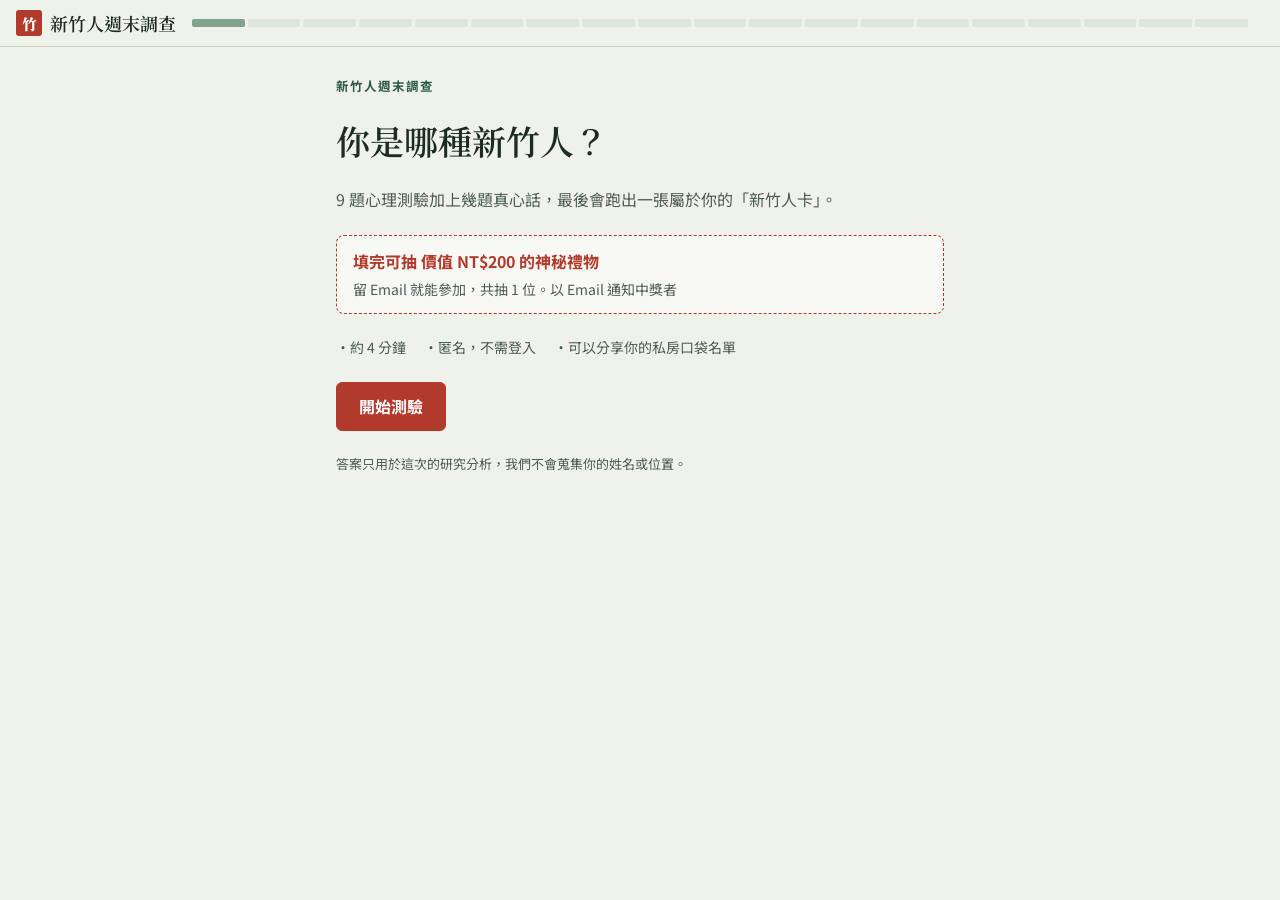
==== index.html @ d7dbd403 "新竹人週末調查：問卷、後台與 Apps Script 接收端 Co-Authored-By: Claude Opus 5.5 <noreply@anthropic.com>" ====
<!doctype html>
<html lang="zh-Hant-TW">
<head>
<meta charset="utf-8">
<meta name="viewport" content="width=device-width,initial-scale=1,viewport-fit=cover">
<title>你是哪種新竹人？</title>
<meta name="description" content="4 分鐘心理測驗：測出你的週末新竹人類型，填完還能抽神秘禮物。">
<meta property="og:title" content="你是哪種新竹人？">
<meta property="og:description" content="4 分鐘測出你的週末新竹人類型，領一張屬於你的新竹人卡，填完還能抽獎。">
<meta name="robots" content="noindex">
<link rel="icon" href="assets/icon.svg" type="image/svg+xml">
<link rel="preconnect" href="https://fonts.googleapis.com">
<link rel="preconnect" href="https://fonts.gstatic.com" crossorigin>
<link rel="stylesheet" href="https://fonts.googleapis.com/css2?family=Noto+Sans+TC:wght@400;500;700&family=Noto+Serif+TC:wght@600;900&display=swap">
<link rel="stylesheet" href="assets/style.css">
</head>
<body>
<header class="sv-top">
  <span class="brand"><i>竹</i>新竹人週末調查</span>
  <ol class="nodes" id="nodes" aria-hidden="true"></ol>
  <span class="sv-count" id="count"></span>
</header>
<main id="app" class="sv-main" tabindex="-1">
  <noscript>這份問卷需要開啟 JavaScript。</noscript>
</main>
<script src="assets/config.js"></script>
<script src="assets/questions.js"></script>
<script src="assets/survey.js"></script>
</body>
</html>
---- assets/style.css ----
/* 新竹人週末調查：問卷與後台共用樣式。紙張、竹綠、印泥紅。 */
:root{--paper:#eff1eb;--sheet:#f8f9f5;--ink:#1d2b25;--ink2:#4c5d54;--line:#cbd3c8;--bam:#2e5b45;--bam2:#1e4030;--tint:#dde6da;--seal:#b23a2b;--warn:#8a5a1c;
--serif:'Noto Serif TC','Songti TC','PMingLiU',serif;--sans:'Noto Sans TC','PingFang TC','Microsoft JhengHei',system-ui,sans-serif}
*{box-sizing:border-box}
body{margin:0;background:var(--paper);color:var(--ink);font:400 16px/1.7 var(--sans);-webkit-font-smoothing:antialiased}
h1,h2,h3{font-family:var(--serif);font-weight:600;line-height:1.35;margin:0;text-wrap:balance}
p{margin:0}button,input,select,textarea{font:inherit;color:inherit}button{cursor:pointer}
:focus-visible{outline:2px solid var(--bam);outline-offset:2px}
[hidden]{display:none!important}

.sv-top{position:sticky;top:env(safe-area-inset-top,0px);z-index:5;display:flex;align-items:center;gap:16px;padding-block:10px;padding-left:max(16px,env(safe-area-inset-left,0px));padding-right:max(16px,env(safe-area-inset-right,0px));background:var(--paper);border-bottom:1px solid var(--line)}
.brand{display:flex;align-items:center;gap:8px;font:600 18px var(--serif);color:var(--ink);text-decoration:none;flex:none}
.brand i{display:grid;place-items:center;width:26px;height:26px;background:var(--seal);color:#fff;font:900 15px var(--serif);border-radius:3px;font-style:normal}
.sv-count{font-size:13px;color:var(--ink2);flex:none;font-variant-numeric:tabular-nums}
/* 進度條是一根竹子：每一節是一頁 */
.nodes{flex:1;display:flex;gap:3px;list-style:none;margin:0;padding:0;min-width:0}
.nodes li{flex:1;height:8px;background:var(--tint);border-radius:2px;transition:background .3s}
.nodes li.done{background:var(--bam)}.nodes li.now{background:#7fa38d}

.sv-main{max-width:640px;margin:0 auto;padding-block:28px 120px;padding-left:max(16px,env(safe-area-inset-left,0px));padding-right:max(16px,env(safe-area-inset-right,0px));outline:0}
.page{display:flex;flex-direction:column;gap:22px;animation:in .35s ease both}
@keyframes in{from{opacity:.001;transform:translateY(8px)}}
@media (prefers-reduced-motion:reduce){.page,.card,.stamp{animation:none!important}}
.eyebrow{font-size:12.5px;font-weight:700;letter-spacing:.08em;color:var(--bam)}
.page h1{font-size:clamp(26px,6vw,34px)}
.page h2{font-size:21px}
.lead{color:var(--ink2);max-width:60ch}
.note{font-size:13px;color:var(--ink2)}

.q{display:flex;flex-direction:column;gap:10px;border:0;margin:0;padding:0;min-width:0}
.q legend,.q>.ql{font-weight:700;font-size:16px;padding:0;margin-bottom:10px}
.q legend small,.q>.ql small{font-weight:400;color:var(--ink2);margin-left:6px;font-size:13px}
.req{color:var(--seal)}
.chips{display:flex;flex-wrap:wrap;gap:8px}
.chip{border:1px solid var(--line);background:var(--sheet);border-radius:20px;padding:7px 14px;font-size:14.5px;color:var(--ink);line-height:1.4;text-align:left}
.chip:hover{border-color:var(--bam)}
.chip[aria-pressed=true]{background:var(--bam);border-color:var(--bam);color:#fff}
.opts{display:flex;flex-direction:column;gap:10px}
.opt{display:flex;gap:12px;align-items:center;width:100%;padding:14px 16px;border:1px solid var(--line);background:var(--sheet);border-radius:8px;text-align:left;font-size:16px;line-height:1.5}
.opt b{display:grid;place-items:center;flex:none;width:28px;height:28px;border:1.5px solid var(--line);border-radius:50%;font:700 13px var(--sans);color:var(--ink2)}
.opt:hover{border-color:var(--bam)}
.opt[aria-pressed=true]{border-color:var(--bam);background:var(--tint)}
.opt[aria-pressed=true] b{background:var(--bam);border-color:var(--bam);color:#fff}
.quizq{font-size:clamp(22px,5.5vw,28px)}

.lk{display:flex;flex-direction:column;gap:8px;padding:14px 0;border-top:1px solid var(--line)}
.lk p{font-weight:500}
.scale{display:grid;grid-template-columns:repeat(5,1fr);gap:6px}
.scale button{padding:8px 2px;border:1px solid var(--line);background:var(--sheet);border-radius:6px;font-size:12.5px;line-height:1.3;color:var(--ink2)}
.scale button[aria-pressed=true]{background:var(--bam);border-color:var(--bam);color:#fff}
.scale button span{display:block;font:700 16px var(--sans)}

input[type=text],input[type=email],select,textarea{width:100%;padding:10px 12px;border:1px solid var(--line);border-radius:6px;background:#fff;font-size:16px}
textarea{min-height:96px;resize:vertical}
input:focus,textarea:focus,select:focus{border-color:var(--bam);outline:0}
label.f{display:flex;flex-direction:column;gap:6px;font-size:14px;font-weight:700;min-width:0}
.pk{display:flex;flex-direction:column;gap:12px;padding:16px;background:var(--sheet);border:1px solid var(--line);border-radius:8px}
.pk h3{font-size:16px;display:flex;justify-content:space-between;align-items:center}
.pk .two{display:grid;grid-template-columns:1fr 1fr;gap:12px}
@media (max-width:480px){.pk .two{grid-template-columns:1fr}}
.check{display:flex;gap:10px;align-items:flex-start;font-size:14px}
.check input{width:20px;height:20px;margin-top:2px;flex:none;accent-color:var(--bam)}
.trap{position:absolute;left:-9999px;width:1px;height:1px;overflow:hidden}

.acts{display:flex;flex-wrap:wrap;gap:10px;align-items:center}
.btn{display:inline-flex;align-items:center;justify-content:center;gap:6px;min-height:46px;padding:10px 22px;border:1px solid var(--bam);background:var(--bam);color:#fff;border-radius:6px;font-weight:700;text-decoration:none;font-size:16px}
.btn:hover:not(:disabled){background:var(--bam2)}
.btn:disabled{opacity:.45;cursor:not-allowed}
.btn.ghost{background:transparent;color:var(--bam)}.btn.ghost:hover{background:var(--tint)}
.btn.red{background:var(--seal);border-color:var(--seal)}.btn.red:hover{background:#8f2c20}
.link{background:none;border:0;padding:0;color:var(--ink2);text-decoration:underline;text-underline-offset:3px;font-size:14px}
.err{color:var(--seal);font-size:14px;font-weight:500}
.facts{display:flex;flex-wrap:wrap;gap:6px 18px;list-style:none;margin:0;padding:0;font-size:14px;color:var(--ink2)}
.facts li::before{content:'・';color:var(--bam)}

/* ── 新竹人卡 ── */
.card{--c:var(--bam);position:relative;overflow:hidden;background:var(--sheet);border:1px solid var(--line);border-radius:12px;padding:24px;display:flex;flex-direction:column;gap:16px;box-shadow:0 1px 0 var(--line),0 18px 40px -24px rgba(29,43,37,.45);animation:in .5s ease both}
.card::before{content:'';position:absolute;inset:0 0 auto;height:6px;background:var(--c)}
.card-hd{display:flex;justify-content:space-between;align-items:flex-start;gap:12px}
.card-id{font-size:12px;letter-spacing:.12em;color:var(--ink2);font-variant-numeric:tabular-nums}
.card h2{font-size:clamp(28px,7vw,36px);font-weight:900;color:var(--ink);margin-top:4px}
.card .code{font:700 13px var(--sans);letter-spacing:.2em;color:var(--c)}
.stamp{display:grid;place-items:center;flex:none;width:76px;height:76px;border:3px solid var(--seal);border-radius:6px;color:var(--seal);font:900 44px var(--serif);transform:rotate(-8deg);mix-blend-mode:multiply;animation:press .6s .2s cubic-bezier(.2,.8,.3,1) both}
@keyframes press{0%{transform:rotate(-8deg) scale(1.9);opacity:0}60%{opacity:1}100%{transform:rotate(-8deg) scale(1)}}
.card .line{font-family:var(--serif);font-size:18px;line-height:1.6}
.bars{display:flex;flex-direction:column;gap:8px;margin:0;padding:0;list-style:none}
.bars li{display:grid;grid-template-columns:5.5em 1fr 3em;align-items:center;gap:10px;font-size:13.5px}
.bars i{display:block;height:10px;background:var(--tint);border-radius:5px;overflow:hidden}
.bars i::after{content:'';display:block;height:100%;width:var(--w);background:var(--c);border-radius:5px}
.bars span{text-align:right;font-variant-numeric:tabular-nums;font-weight:700}
.kv{display:grid;grid-template-columns:auto 1fr;gap:6px 14px;margin:0;font-size:14.5px}
.kv dt{color:var(--ink2);font-size:13px;padding-top:1px}.kv dd{margin:0;font-weight:500;min-width:0}
.rare{padding:10px 14px;background:var(--tint);border-radius:6px;font-size:14px}
.rare b{font-variant-numeric:tabular-nums}

/* ── 後台 ── */
code{font-size:.9em;background:var(--tint);padding:1px 6px;border-radius:4px}
.ad-main{max-width:1080px;margin:0 auto;padding-block:28px 100px;padding-left:max(16px,env(safe-area-inset-left,0px));padding-right:max(16px,env(safe-area-inset-right,0px))}
.ad-login{max-width:560px;display:flex;flex-direction:column;gap:14px}
.ad-login h1{font-size:28px}
.grow{flex:1 1 240px}
.ad-filters{display:flex;flex-wrap:wrap;gap:12px;align-items:flex-end;padding-bottom:18px;border-bottom:1px solid var(--line)}
.ad-filters label.f{flex:0 1 170px}
.ad-filters .ex{margin-left:auto}
.ad-filters .btn{min-height:38px;padding:6px 12px;font-size:14px;font-weight:500}
.tiles{display:grid;grid-template-columns:repeat(auto-fit,minmax(170px,1fr));gap:12px;margin:22px 0}
.tile{padding:14px 16px;background:var(--sheet);border:1px solid var(--line);border-radius:8px;display:flex;flex-direction:column;gap:2px}
.tile b{font:700 30px var(--sans);font-variant-numeric:tabular-nums;color:var(--ink)}
.tile span{font-size:13px;color:var(--ink2);line-height:1.45}
.tile.hi{border-color:var(--bam);background:var(--tint)}
.ad-sec{padding-block:26px;border-top:1px solid var(--line);display:flex;flex-direction:column;gap:16px}
.ad-sec>h2{font-size:21px}
.ad-sec>p.hyp{font-size:14px;color:var(--ink2);max-width:72ch}
.grid2{display:grid;grid-template-columns:repeat(auto-fit,minmax(min(100%,440px),1fr));gap:28px}
.grid2>div{min-width:0;display:flex;flex-direction:column;gap:10px}
.grid2 h3{font-size:16px}
.hb{display:flex;flex-direction:column;gap:6px;margin:0;padding:0;list-style:none}
.hb li{display:grid;grid-template-columns:minmax(7em,13em) 1fr 4.6em;gap:10px;align-items:center;font-size:13.5px}
.hb li>span:first-child{min-width:0;overflow-wrap:anywhere}
.hb i{display:block;height:16px;background:var(--tint);border-radius:3px;overflow:hidden}
.hb i::after{content:'';display:block;height:100%;width:var(--w);background:var(--bam);border-radius:3px}
.hb li.top i::after{background:var(--seal)}
.hb em{font-style:normal;text-align:right;font-variant-numeric:tabular-nums;color:var(--ink2)}
.hb em b{color:var(--ink)}
.lks{display:flex;flex-direction:column;gap:14px}
.lkrow{display:flex;flex-direction:column;gap:6px}
.lkrow p{font-size:14px;display:flex;justify-content:space-between;gap:12px}
.lkrow p b{flex:none;font-variant-numeric:tabular-nums;color:var(--bam)}
.stack{display:flex;height:22px;border-radius:4px;overflow:hidden;background:var(--tint)}
.stack span{display:grid;place-items:center;font-size:11px;color:#fff;font-variant-numeric:tabular-nums;min-width:0;overflow:hidden}
.s1{background:#9c4c48}.s2{background:#c99a8f}.s3{background:#b9c2b6;color:var(--ink)!important}.s4{background:#6f9a80}.s5{background:#2e5b45}
.legend{display:flex;flex-wrap:wrap;gap:4px 14px;font-size:12px;color:var(--ink2)}
.legend i{display:inline-block;width:10px;height:10px;border-radius:2px;margin-right:4px;vertical-align:-1px}
.tw{overflow-x:auto;border:1px solid var(--line);border-radius:8px;background:var(--sheet)}
table{border-collapse:collapse;width:100%;font-size:13px}
th,td{padding:7px 10px;border-bottom:1px solid var(--line);text-align:left;vertical-align:top}
th{font-weight:700;background:var(--paper);position:sticky;top:0}
td.num,th.num{text-align:right;font-variant-numeric:tabular-nums;white-space:nowrap}
.quotes{display:flex;flex-direction:column;gap:10px;max-height:520px;overflow:auto;padding-right:4px}
.quote{padding:10px 14px;background:var(--sheet);border-left:3px solid var(--bam);border-radius:0 6px 6px 0;font-size:14.5px}
.quote small{display:block;margin-top:4px;font-size:12px;color:var(--ink2)}
.tabs2{display:flex;flex-wrap:wrap;gap:6px}
.empty{padding:28px;text-align:center;color:var(--ink2);background:var(--sheet);border:1px dashed var(--line);border-radius:8px}
.tw th{white-space:nowrap}.tw td:first-child{min-width:9em;white-space:normal}
.prize{display:flex;flex-direction:column;gap:2px;padding:12px 16px;border:1.5px dashed var(--seal);border-radius:8px;background:var(--sheet);font-size:14px;color:var(--ink2)}
.prize b{color:var(--seal);font-size:16px}
.rules{margin:0;padding-left:1.2em;font-size:13.5px;color:var(--ink2);display:flex;flex-direction:column;gap:2px}
.lot{display:flex;flex-direction:column;gap:12px;padding:16px;border:1.5px dashed var(--seal);border-radius:8px;background:var(--sheet)}
.lot .acts{margin:0}
.winners{list-style:none;margin:0;padding:0;display:flex;flex-direction:column;gap:6px}
.winners li{display:flex;justify-content:space-between;gap:12px;flex-wrap:wrap;padding:8px 12px;background:var(--paper);border-radius:6px;font-variant-numeric:tabular-nums}
.winners li b{overflow-wrap:anywhere}
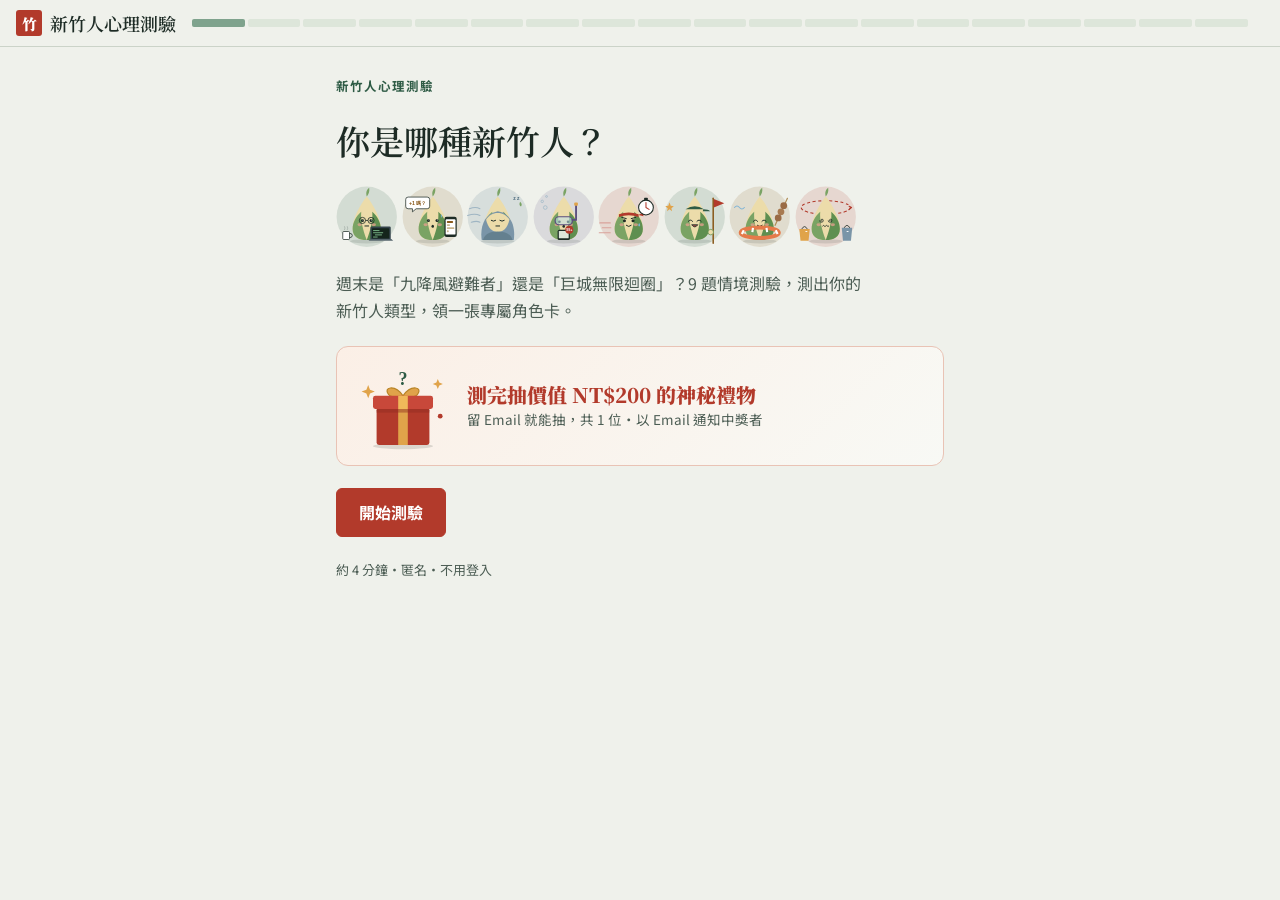
==== commit 36d43bfe: "改成心理測驗：下一題按鈕、角色插圖、禮物動畫、簡化推薦店家、搶先體驗登記、後端安全強化 Co-Authored-By: Claude Opus 5.5 <noreply@anthropic.com>" ====
--- a/index.html
+++ b/index.html
@@ -4,9 +4,9 @@
 <meta charset="utf-8">
 <meta name="viewport" content="width=device-width,initial-scale=1,viewport-fit=cover">
 <title>你是哪種新竹人？</title>
-<meta name="description" content="4 分鐘心理測驗：測出你的週末新竹人類型，填完還能抽神秘禮物。">
+<meta name="description" content="9 題情境心理測驗：你是九降風避難者，還是巨城無限迴圈？測完還能抽神秘禮物。">
 <meta property="og:title" content="你是哪種新竹人？">
-<meta property="og:description" content="4 分鐘測出你的週末新竹人類型，領一張屬於你的新竹人卡，填完還能抽獎。">
+<meta property="og:description" content="測出你的新竹人類型，領一張專屬角色卡，測完還能抽神秘禮物。">
 <meta name="robots" content="noindex">
 <link rel="icon" href="assets/icon.svg" type="image/svg+xml">
 <link rel="preconnect" href="https://fonts.googleapis.com">
@@ -16,15 +16,16 @@
 </head>
 <body>
 <header class="sv-top">
-  <span class="brand"><i>竹</i>新竹人週末調查</span>
+  <span class="brand"><i>竹</i>新竹人心理測驗</span>
   <ol class="nodes" id="nodes" aria-hidden="true"></ol>
   <span class="sv-count" id="count"></span>
 </header>
 <main id="app" class="sv-main" tabindex="-1">
-  <noscript>這份問卷需要開啟 JavaScript。</noscript>
+  <noscript>這個測驗需要開啟 JavaScript。</noscript>
 </main>
 <script src="assets/config.js"></script>
 <script src="assets/questions.js"></script>
+<script src="assets/art.js"></script>
 <script src="assets/survey.js"></script>
 </body>
 </html>
--- a/assets/style.css
+++ b/assets/style.css
@@ -150,3 +150,30 @@
 .winners{list-style:none;margin:0;padding:0;display:flex;flex-direction:column;gap:6px}
 .winners li{display:flex;justify-content:space-between;gap:12px;flex-wrap:wrap;padding:8px 12px;background:var(--paper);border-radius:6px;font-variant-numeric:tabular-nums}
 .winners li b{overflow-wrap:anywhere}
+
+/* ── 插圖與禮物動畫 ── */
+.art{position:relative;display:grid;place-items:center;padding-block:4px}
+.art svg{width:min(220px,62vw);height:auto;display:block}
+.art .stamp{position:absolute;right:0;top:0;width:64px;height:64px;font-size:36px}
+.cast{display:grid;grid-template-columns:repeat(8,1fr);gap:4px;max-width:520px}
+.cast svg{width:100%;height:auto;display:block;animation:bob 2.6s ease-in-out infinite}
+.cast span:nth-child(2n) svg{animation-delay:-1.3s}.cast span:nth-child(3n) svg{animation-delay:-.6s}
+@media (max-width:480px){.cast{grid-template-columns:repeat(4,1fr);max-width:280px}}
+@keyframes bob{50%{transform:translateY(-5px)}}
+.giftbox{display:flex;align-items:center;gap:16px;padding:14px 18px;border-radius:12px;background:linear-gradient(135deg,#fbefe6,#f8f9f5);border:1.5px solid #e9c3b5}
+.giftbox svg{flex:none;width:96px;height:auto;overflow:visible}
+.giftbox b{display:block;font:900 20px var(--serif);color:var(--seal);line-height:1.35}
+.giftbox span{display:block;font-size:13.5px;color:var(--ink2)}
+.giftbox.big{flex-direction:column;text-align:center;padding:22px}
+.giftbox.big svg{width:150px}
+.gift .box{transform-origin:80px 140px;animation:wiggle 2.8s ease-in-out infinite}
+.gift .lid{transform-origin:80px 80px;animation:hop 2.8s ease-in-out infinite}
+.gift .qm{animation:qm 2.8s ease-in-out infinite}
+.gift .spark{transform-box:fill-box;transform-origin:center;animation:twinkle 1.6s ease-in-out infinite}
+.gift .s2{animation-delay:-.5s}.gift .s3{animation-delay:-1s}
+@keyframes wiggle{0%,55%,100%{transform:rotate(0)}62%{transform:rotate(-6deg)}70%{transform:rotate(5deg)}78%{transform:rotate(-3deg)}86%{transform:rotate(0)}}
+@keyframes hop{0%,55%,100%{transform:translateY(0) rotate(0)}66%{transform:translateY(-16px) rotate(-5deg)}76%{transform:translateY(-4px) rotate(3deg)}86%{transform:translateY(0)}}
+@keyframes qm{0%,55%,100%{opacity:0;transform:translateY(8px)}68%,84%{opacity:1;transform:translateY(-6px)}}
+@keyframes twinkle{50%{transform:scale(.4);opacity:.3}}
+@media (prefers-reduced-motion:reduce){.cast svg,.gift *{animation:none!important}.gift .qm{opacity:1}}
+.addmore{align-self:flex-start}
